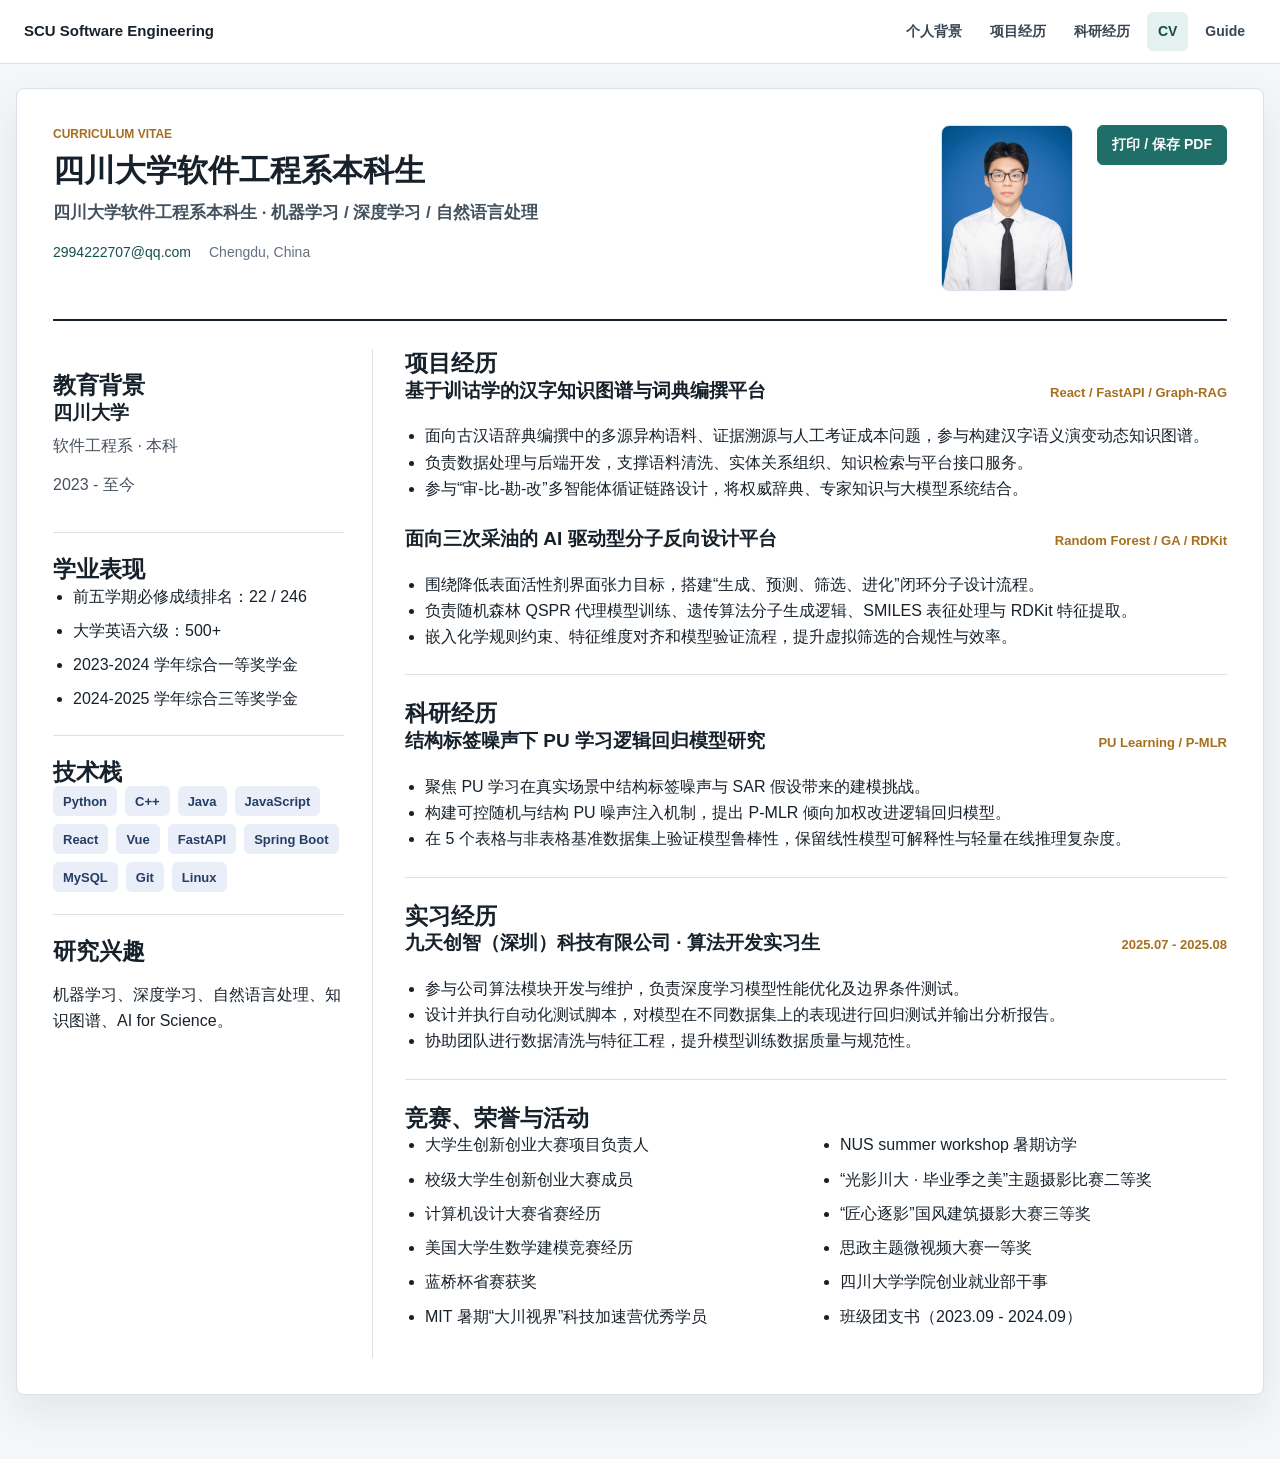
==== cv.html @ 3aa1ca85 "第一次提交主页" ====
<!doctype html>
<html lang="zh-CN">
  <head>
    <meta charset="utf-8">
    <meta name="viewport" content="width=device-width, initial-scale=1">
    <title>CV | 四川大学软件工程本科生</title>
    <meta name="description" content="四川大学软件工程本科生 CV 页面，可打印保存为 PDF。">
    <link rel="stylesheet" href="assets/styles.css">
  </head>
  <body class="cv-page">
    <header class="site-header">
      <a class="brand" href="index.html#background">SCU Software Engineering</a>
      <button class="nav-toggle" type="button" aria-label="打开导航" aria-expanded="false">
        <span></span>
        <span></span>
        <span></span>
      </button>
      <nav class="site-nav" aria-label="主导航">
        <a href="index.html#background">个人背景</a>
        <a href="index.html#projects">项目经历</a>
        <a href="index.html#research">科研经历</a>
        <a href="cv.html" aria-current="page">CV</a>
        <a href="guide.html">Guide</a>
      </nav>
    </header>

    <main class="cv-document">
      <section class="cv-top">
        <div class="cv-title-block">
          <p class="eyebrow">Curriculum Vitae</p>
          <h1>四川大学软件工程系本科生</h1>
          <p class="cv-subtitle">四川大学软件工程系本科生 · 机器学习 / 深度学习 / 自然语言处理</p>
          <div class="cv-contact-line">
            <a href="mailto:2994222707@qq.com">2994222707@qq.com</a>
            <span>Chengdu, China</span>
          </div>
        </div>
        <img class="cv-photo" src="assets/avatar.jpeg" alt="个人照片">
        <button class="button primary print-button" type="button" onclick="window.print()">打印 / 保存 PDF</button>
      </section>

      <div class="cv-layout">
        <aside class="cv-sidebar">
          <section class="cv-section compact-block">
            <h2>教育背景</h2>
            <div class="cv-item">
              <h3>四川大学</h3>
              <p>软件工程系 · 本科</p>
              <p>2023 - 至今</p>
            </div>
          </section>

          <section class="cv-section compact-block">
            <h2>学业表现</h2>
            <ul class="compact-list">
              <li>前五学期必修成绩排名：22 / 246</li>
              <li>大学英语六级：500+</li>
              <li>2023-2024 学年综合一等奖学金</li>
              <li>2024-2025 学年综合三等奖学金</li>
            </ul>
          </section>

          <section class="cv-section compact-block">
            <h2>技术栈</h2>
            <div class="mini-tags">
              <span>Python</span>
              <span>C++</span>
              <span>Java</span>
              <span>JavaScript</span>
              <span>React</span>
              <span>Vue</span>
              <span>FastAPI</span>
              <span>Spring Boot</span>
              <span>MySQL</span>
              <span>Git</span>
              <span>Linux</span>
            </div>
          </section>

          <section class="cv-section compact-block">
            <h2>研究兴趣</h2>
            <p>机器学习、深度学习、自然语言处理、知识图谱、AI for Science。</p>
          </section>
        </aside>

        <section class="cv-main">
          <section class="cv-section">
            <h2>项目经历</h2>
            <div class="cv-item">
              <div class="cv-item-head">
                <h3>基于训诂学的汉字知识图谱与词典编撰平台</h3>
                <span>React / FastAPI / Graph-RAG</span>
              </div>
              <ul>
                <li>面向古汉语辞典编撰中的多源异构语料、证据溯源与人工考证成本问题，参与构建汉字语义演变动态知识图谱。</li>
                <li>负责数据处理与后端开发，支撑语料清洗、实体关系组织、知识检索与平台接口服务。</li>
                <li>参与“审-比-勘-改”多智能体循证链路设计，将权威辞典、专家知识与大模型系统结合。</li>
              </ul>
            </div>

            <div class="cv-item">
              <div class="cv-item-head">
                <h3>面向三次采油的 AI 驱动型分子反向设计平台</h3>
                <span>Random Forest / GA / RDKit</span>
              </div>
              <ul>
                <li>围绕降低表面活性剂界面张力目标，搭建“生成、预测、筛选、进化”闭环分子设计流程。</li>
                <li>负责随机森林 QSPR 代理模型训练、遗传算法分子生成逻辑、SMILES 表征处理与 RDKit 特征提取。</li>
                <li>嵌入化学规则约束、特征维度对齐和模型验证流程，提升虚拟筛选的合规性与效率。</li>
              </ul>
            </div>
          </section>

          <section class="cv-section">
            <h2>科研经历</h2>
            <div class="cv-item">
              <div class="cv-item-head">
                <h3>结构标签噪声下 PU 学习逻辑回归模型研究</h3>
                <span>PU Learning / P-MLR</span>
              </div>
              <ul>
                <li>聚焦 PU 学习在真实场景中结构标签噪声与 SAR 假设带来的建模挑战。</li>
                <li>构建可控随机与结构 PU 噪声注入机制，提出 P-MLR 倾向加权改进逻辑回归模型。</li>
                <li>在 5 个表格与非表格基准数据集上验证模型鲁棒性，保留线性模型可解释性与轻量在线推理复杂度。</li>
              </ul>
            </div>
          </section>

          <section class="cv-section">
            <h2>实习经历</h2>
            <div class="cv-item">
              <div class="cv-item-head">
                <h3>九天创智（深圳）科技有限公司 · 算法开发实习生</h3>
                <span>2025.07 - 2025.08</span>
              </div>
              <ul>
                <li>参与公司算法模块开发与维护，负责深度学习模型性能优化及边界条件测试。</li>
                <li>设计并执行自动化测试脚本，对模型在不同数据集上的表现进行回归测试并输出分析报告。</li>
                <li>协助团队进行数据清洗与特征工程，提升模型训练数据质量与规范性。</li>
              </ul>
            </div>
          </section>

          <section class="cv-section">
            <h2>竞赛、荣誉与活动</h2>
            <ul class="compact-list columns">
              <li>大学生创新创业大赛项目负责人</li>
              <li>校级大学生创新创业大赛成员</li>
              <li>计算机设计大赛省赛经历</li>
              <li>美国大学生数学建模竞赛经历</li>
              <li>蓝桥杯省赛获奖</li>
              <li>MIT 暑期“大川视界”科技加速营优秀学员</li>
              <li>NUS summer workshop 暑期访学</li>
              <li>“光影川大 · 毕业季之美”主题摄影比赛二等奖</li>
              <li>“匠心逐影”国风建筑摄影大赛三等奖</li>
              <li>思政主题微视频大赛一等奖</li>
              <li>四川大学学院创业就业部干事</li>
              <li>班级团支书（2023.09 - 2024.09）</li>
            </ul>
          </section>
        </section>
      </div>
    </main>

    <script src="assets/script.js"></script>
  </body>
</html>
---- assets/styles.css ----
:root {
  --bg: #f4f6f8;
  --surface: #ffffff;
  --ink: #17212b;
  --muted: #65717e;
  --line: #d9e0e7;
  --accent: #1f6f68;
  --accent-dark: #154f4a;
  --accent-soft: #e4f1ef;
  --gold: #a66f1f;
  --blue-soft: #e9eef8;
  --shadow: 0 16px 42px rgba(22, 33, 43, 0.08);
  --radius: 8px;
  color-scheme: light;
}

* {
  box-sizing: border-box;
}

html {
  scroll-behavior: smooth;
}

body {
  margin: 0;
  background: var(--bg);
  color: var(--ink);
  font-family:
    -apple-system, BlinkMacSystemFont, "Segoe UI", "PingFang SC",
    "Microsoft YaHei", sans-serif;
  line-height: 1.64;
}

a {
  color: var(--accent-dark);
  text-decoration: none;
}

a:hover {
  text-decoration: underline;
}

.site-header {
  position: sticky;
  top: 0;
  z-index: 20;
  display: flex;
  align-items: center;
  justify-content: space-between;
  min-height: 64px;
  padding: 0 24px;
  background: rgba(255, 255, 255, 0.94);
  border-bottom: 1px solid var(--line);
  backdrop-filter: blur(12px);
}

.brand {
  color: var(--ink);
  font-size: 15px;
  font-weight: 750;
  letter-spacing: 0;
}

.site-nav {
  display: flex;
  align-items: center;
  gap: 6px;
}

.site-nav a {
  padding: 8px 11px;
  border-radius: 6px;
  color: #394653;
  font-size: 14px;
  font-weight: 650;
}

.site-nav a:hover,
.site-nav a[aria-current="page"] {
  background: var(--accent-soft);
  color: var(--accent-dark);
  text-decoration: none;
}

.nav-toggle {
  display: none;
  width: 42px;
  height: 42px;
  border: 1px solid var(--line);
  border-radius: 6px;
  background: var(--surface);
}

.nav-toggle span {
  display: block;
  width: 18px;
  height: 2px;
  margin: 4px auto;
  background: var(--ink);
}

.page-shell {
  display: grid;
  grid-template-columns: minmax(280px, 360px) minmax(0, 1fr);
  gap: 24px;
  width: calc(100% - 32px);
  margin: 24px auto 42px;
  align-items: start;
}

.profile-panel {
  position: sticky;
  top: 88px;
  padding: 26px;
  background: var(--surface);
  border: 1px solid var(--line);
  border-radius: var(--radius);
  box-shadow: var(--shadow);
}

.avatar {
  display: block;
  width: 148px;
  height: 148px;
  object-fit: cover;
  border-radius: 50%;
  border: 4px solid var(--accent-soft);
}

.profile-panel h1 {
  margin: 22px 0 2px;
  font-size: 30px;
  line-height: 1.2;
}

.role,
.school {
  margin: 0;
  color: var(--muted);
}

.school {
  font-weight: 700;
}

.bio {
  margin: 18px 0 0;
  color: #46525f;
}

.profile-actions {
  display: flex;
  gap: 10px;
  margin: 22px 0;
  flex-wrap: wrap;
}

.button {
  display: inline-flex;
  align-items: center;
  justify-content: center;
  min-height: 40px;
  padding: 9px 14px;
  border: 1px solid var(--line);
  border-radius: 6px;
  background: var(--surface);
  color: var(--ink);
  font-size: 14px;
  font-weight: 700;
  cursor: pointer;
}

.button:hover {
  border-color: var(--accent);
  text-decoration: none;
}

.button.primary {
  background: var(--accent);
  border-color: var(--accent);
  color: #ffffff;
}

.button.primary:hover {
  background: var(--accent-dark);
}

.contact-list {
  margin: 0;
  padding: 0;
  border-top: 1px solid var(--line);
}

.contact-list div {
  padding: 13px 0;
  border-bottom: 1px solid var(--line);
}

.contact-list dt {
  color: var(--muted);
  font-size: 12px;
  font-weight: 800;
  text-transform: uppercase;
}

.contact-list dd {
  margin: 2px 0 0;
  overflow-wrap: anywhere;
}

.content-flow {
  display: grid;
  gap: 20px;
}

.section {
  padding: 28px;
  background: var(--surface);
  border: 1px solid var(--line);
  border-radius: var(--radius);
}

.hero-section {
  padding: 34px;
  border-left: 6px solid var(--accent);
}

.eyebrow {
  margin: 0 0 8px;
  color: var(--gold);
  font-size: 12px;
  font-weight: 850;
  letter-spacing: 0;
  text-transform: uppercase;
}

.section h2,
.document-shell h1,
.cv-document h1 {
  margin: 0;
  font-size: clamp(26px, 2.4vw, 40px);
  line-height: 1.18;
}

.section-heading {
  margin-bottom: 18px;
}

.section-heading h2,
.cv-section h2 {
  margin: 0;
  font-size: 23px;
  line-height: 1.25;
}

.lead {
  max-width: 920px;
  color: #4b5966;
  font-size: 18px;
}

.quick-facts {
  display: grid;
  grid-template-columns: repeat(4, minmax(0, 1fr));
  gap: 12px;
  margin-top: 24px;
}

.quick-facts div,
.skill-groups article {
  padding: 18px;
  background: #fbfcfd;
  border: 1px solid var(--line);
  border-radius: var(--radius);
}

.quick-facts strong {
  display: block;
  color: var(--muted);
  font-size: 13px;
}

.quick-facts span {
  display: block;
  margin-top: 4px;
  font-weight: 800;
}

.skill-groups {
  display: grid;
  grid-template-columns: repeat(4, minmax(0, 1fr));
  gap: 14px;
}

.skill-groups h3,
.project-card h3,
.timeline-item h3,
.cv-item h3,
.cv-row h3 {
  margin: 0 0 8px;
  font-size: 19px;
  line-height: 1.35;
}

.tags {
  display: flex;
  flex-wrap: wrap;
  gap: 8px;
}

.tags span,
.mini-tags span {
  display: inline-flex;
  min-height: 30px;
  align-items: center;
  padding: 4px 10px;
  border-radius: 6px;
  background: var(--blue-soft);
  color: #263d66;
  font-size: 13px;
  font-weight: 750;
}

.project-list {
  display: grid;
  grid-template-columns: repeat(2, minmax(0, 1fr));
  gap: 16px;
}

.project-card,
.timeline-item {
  padding: 22px;
  background: #fbfcfd;
  border: 1px solid var(--line);
  border-radius: var(--radius);
}

.project-card p,
.timeline-item p,
.cv-item p,
.cv-row p {
  margin: 0 0 12px;
  color: #45515d;
}

.project-card ul,
.timeline-item ul,
.cv-item ul {
  margin: 12px 0 0;
  padding-left: 20px;
}

.item-meta,
.item-date {
  margin-bottom: 8px;
  color: var(--gold);
  font-size: 13px;
  font-weight: 800;
}

.two-column {
  display: grid;
  grid-template-columns: minmax(0, 1fr) minmax(0, 1fr);
  gap: 28px;
}

.compact-list {
  margin: 0;
  padding-left: 20px;
}

.compact-list li + li {
  margin-top: 8px;
}

.compact-list.columns {
  columns: 2;
  column-gap: 28px;
}

.timeline-item.compact {
  padding: 0;
  background: transparent;
  border: 0;
}

.site-footer {
  display: flex;
  justify-content: space-between;
  gap: 18px;
  width: calc(100% - 32px);
  margin: 0 auto 30px;
  padding-top: 18px;
  border-top: 1px solid var(--line);
  color: var(--muted);
  font-size: 14px;
}

.document-shell {
  width: calc(100% - 32px);
  max-width: 1200px;
  margin: 24px auto 64px;
  padding: 40px;
  background: var(--surface);
  border: 1px solid var(--line);
  border-radius: var(--radius);
  box-shadow: var(--shadow);
}

.guide-top {
  display: flex;
  align-items: flex-start;
  justify-content: space-between;
  gap: 24px;
  margin-bottom: 28px;
  padding-bottom: 24px;
  border-bottom: 2px solid var(--ink);
}

.language-switch {
  display: inline-flex;
  padding: 4px;
  background: #eef2f5;
  border: 1px solid var(--line);
  border-radius: 8px;
}

.lang-toggle {
  min-width: 92px;
  min-height: 36px;
  border: 0;
  border-radius: 6px;
  background: transparent;
  color: #44515e;
  font: inherit;
  font-size: 14px;
  font-weight: 750;
  cursor: pointer;
}

.lang-toggle.active {
  background: var(--surface);
  color: var(--accent-dark);
  box-shadow: 0 6px 16px rgba(22, 33, 43, 0.08);
}

.lang-panel {
  display: none;
}

.lang-panel.active {
  display: block;
}

.guide-grid {
  display: grid;
  grid-template-columns: repeat(4, minmax(0, 1fr));
  gap: 16px;
}

.guide-grid article {
  min-height: 210px;
  padding: 22px;
  background: #fbfcfd;
  border: 1px solid var(--line);
  border-radius: var(--radius);
}

.guide-grid span {
  display: inline-flex;
  align-items: center;
  justify-content: center;
  width: 34px;
  height: 34px;
  margin-bottom: 18px;
  border-radius: 50%;
  background: var(--accent-soft);
  color: var(--accent-dark);
  font-size: 13px;
  font-weight: 850;
}

.guide-grid h2 {
  margin: 0 0 10px;
  font-size: 21px;
}

.guide-grid p {
  margin: 0;
  color: #45515d;
}

.cv-document {
  width: calc(100% - 32px);
  max-width: 1320px;
  margin: 24px auto 64px;
  padding: 36px;
  background: var(--surface);
  border: 1px solid var(--line);
  border-radius: var(--radius);
  box-shadow: var(--shadow);
}

.cv-top {
  display: grid;
  grid-template-columns: minmax(0, 1fr) auto auto;
  gap: 24px;
  align-items: start;
  padding-bottom: 28px;
  border-bottom: 2px solid var(--ink);
}

.cv-title-block h1 {
  margin-bottom: 10px;
}

.cv-subtitle {
  margin: 0;
  color: #44515e;
  font-size: 17px;
  font-weight: 650;
}

.cv-contact-line {
  display: flex;
  flex-wrap: wrap;
  gap: 10px 18px;
  margin-top: 14px;
  color: var(--muted);
  font-size: 14px;
}

.cv-photo {
  width: 132px;
  height: 166px;
  object-fit: cover;
  border: 1px solid var(--line);
  border-radius: 8px;
}

.print-button {
  align-self: start;
}

.cv-layout {
  display: grid;
  grid-template-columns: 320px minmax(0, 1fr);
  gap: 32px;
  margin-top: 28px;
}

.cv-sidebar {
  padding-right: 28px;
  border-right: 1px solid var(--line);
}

.cv-section {
  padding: 24px 0;
  border-bottom: 1px solid var(--line);
}

.cv-section:first-child {
  padding-top: 0;
}

.cv-section:last-child {
  border-bottom: 0;
}

.cv-section.compact-block {
  padding: 22px 0;
}

.cv-item + .cv-item {
  margin-top: 24px;
}

.cv-item-head {
  display: flex;
  justify-content: space-between;
  gap: 18px;
  align-items: baseline;
}

.cv-item-head span {
  flex: 0 0 auto;
  color: var(--gold);
  font-size: 13px;
  font-weight: 800;
}

.mini-tags {
  display: flex;
  flex-wrap: wrap;
  gap: 8px;
}

code {
  padding: 2px 6px;
  border-radius: 5px;
  background: #eef1f4;
  color: #1f3d38;
  font-family: "SFMono-Regular", Consolas, monospace;
  font-size: 0.92em;
}

@media (max-width: 1180px) {
  .skill-groups,
  .guide-grid {
    grid-template-columns: repeat(2, minmax(0, 1fr));
  }

  .quick-facts {
    grid-template-columns: repeat(2, minmax(0, 1fr));
  }

  .project-list {
    grid-template-columns: 1fr;
  }

  .cv-layout {
    grid-template-columns: 280px minmax(0, 1fr);
  }
}

@media (max-width: 860px) {
  .site-header {
    padding: 0 18px;
  }

  .nav-toggle {
    display: inline-block;
  }

  .site-nav {
    position: absolute;
    top: 64px;
    left: 0;
    right: 0;
    display: none;
    flex-direction: column;
    align-items: stretch;
    padding: 10px 18px 16px;
    background: var(--surface);
    border-bottom: 1px solid var(--line);
  }

  .site-nav.open {
    display: flex;
  }

  .site-nav a {
    padding: 11px;
  }

  .page-shell {
    grid-template-columns: 1fr;
    width: calc(100% - 24px);
    margin-top: 16px;
    gap: 16px;
  }

  .profile-panel {
    position: static;
  }

  .hero-section,
  .section,
  .document-shell,
  .cv-document {
    padding: 24px;
  }

  .quick-facts,
  .skill-groups,
  .two-column,
  .guide-grid,
  .cv-layout {
    grid-template-columns: 1fr;
  }

  .cv-sidebar {
    padding-right: 0;
    border-right: 0;
  }

  .cv-top {
    grid-template-columns: 1fr;
  }

  .cv-photo {
    order: -1;
  }

  .guide-top,
  .cv-item-head,
  .site-footer {
    flex-direction: column;
  }

  .guide-top {
    display: flex;
  }

  .compact-list.columns {
    columns: 1;
  }

  .document-shell,
  .cv-document {
    width: calc(100% - 24px);
    margin-top: 16px;
  }
}

@media print {
  body {
    background: #ffffff;
  }

  .site-header,
  .print-button {
    display: none;
  }

  .cv-document,
  .document-shell {
    width: 100%;
    max-width: none;
    margin: 0;
    padding: 0;
    border: 0;
    box-shadow: none;
  }

  .cv-top {
    grid-template-columns: minmax(0, 1fr) auto;
  }

  .cv-layout {
    grid-template-columns: 30% 1fr;
    gap: 24px;
  }

  .cv-section {
    break-inside: avoid;
  }
}
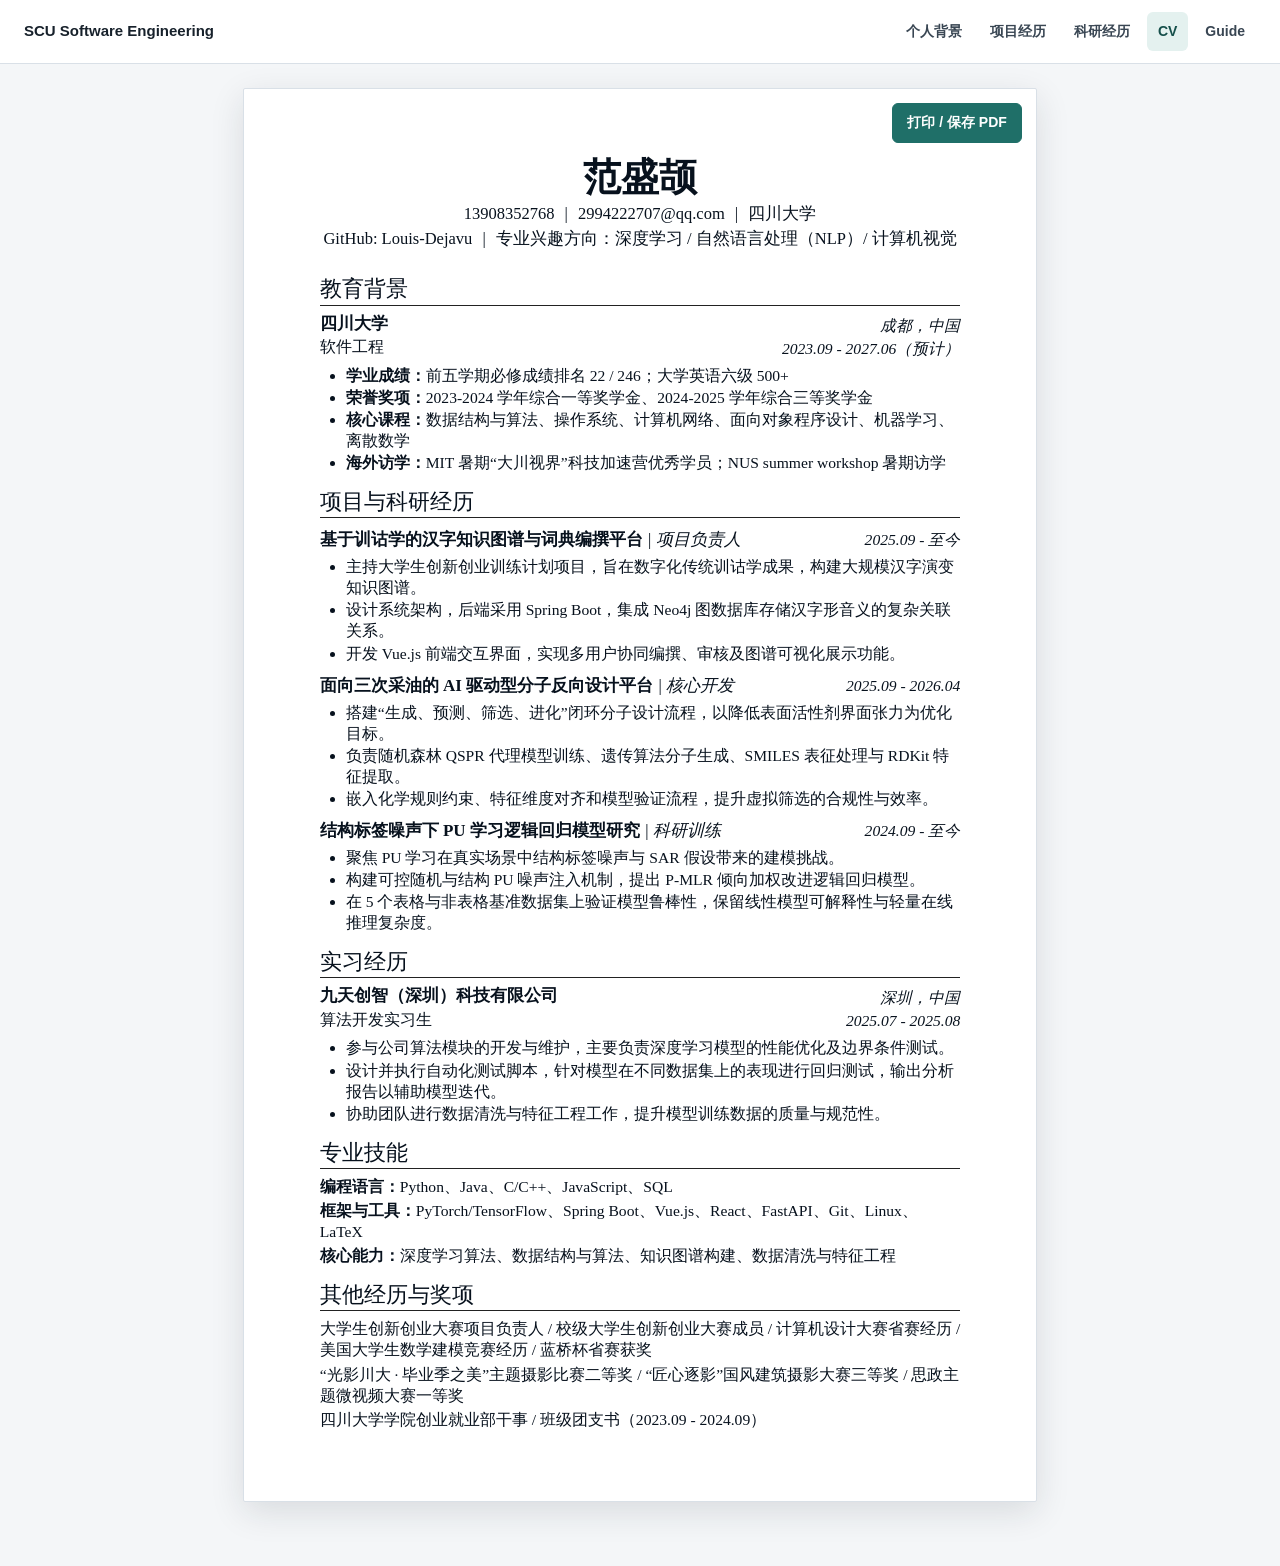
==== commit 484d326b: "cv修改" ====
--- a/cv.html
+++ b/cv.html
@@ -3,8 +3,8 @@
   <head>
     <meta charset="utf-8">
     <meta name="viewport" content="width=device-width, initial-scale=1">
-    <title>CV | 四川大学软件工程本科生</title>
-    <meta name="description" content="四川大学软件工程本科生 CV 页面，可打印保存为 PDF。">
+    <title>cv|范盛颉</title>
+    <meta name="description" content="范盛颉 CV 页面，可打印保存为 PDF。">
     <link rel="stylesheet" href="assets/styles.css">
   </head>
   <body class="cv-page">
@@ -24,142 +24,112 @@
       </nav>
     </header>
 
-    <main class="cv-document">
-      <section class="cv-top">
-        <div class="cv-title-block">
-          <p class="eyebrow">Curriculum Vitae</p>
-          <h1>四川大学软件工程系本科生</h1>
-          <p class="cv-subtitle">四川大学软件工程系本科生 · 机器学习 / 深度学习 / 自然语言处理</p>
-          <div class="cv-contact-line">
-            <a href="mailto:2994222707@qq.com">2994222707@qq.com</a>
-            <span>Chengdu, China</span>
+    <main class="cv-document resume-classic">
+      <button class="button primary print-button" type="button" onclick="printCv()">打印 / 保存 PDF</button>
+
+      <header class="resume-header">
+        <h1>范盛颉</h1>
+        <p>
+          <a href="tel:13908352768">13908352768</a>
+          <span>|</span>
+          <a href="mailto:2994222707@qq.com">2994222707@qq.com</a>
+          <span>|</span>
+          四川大学
+        </p>
+        <p>
+          GitHub: Louis-Dejavu
+          <span>|</span>
+          专业兴趣方向：深度学习 / 自然语言处理（NLP）/ 计算机视觉
+        </p>
+      </header>
+
+      <section class="resume-section">
+        <h2>教育背景</h2>
+        <div class="resume-entry">
+          <div>
+            <h3>四川大学</h3>
+            <p>软件工程</p>
+          </div>
+          <div class="resume-date">
+            <p>成都，中国</p>
+            <p>2023.09 - 2027.06（预计）</p>
           </div>
         </div>
-        <img class="cv-photo" src="assets/avatar.jpeg" alt="个人照片">
-        <button class="button primary print-button" type="button" onclick="window.print()">打印 / 保存 PDF</button>
+        <ul>
+          <li><strong>学业成绩：</strong>前五学期必修成绩排名 22 / 246；大学英语六级 500+</li>
+          <li><strong>荣誉奖项：</strong>2023-2024 学年综合一等奖学金、2024-2025 学年综合三等奖学金</li>
+          <li><strong>核心课程：</strong>数据结构与算法、操作系统、计算机网络、面向对象程序设计、机器学习、离散数学</li>
+          <li><strong>海外访学：</strong>MIT 暑期“大川视界”科技加速营优秀学员；NUS summer workshop 暑期访学</li>
+        </ul>
       </section>
 
-      <div class="cv-layout">
-        <aside class="cv-sidebar">
-          <section class="cv-section compact-block">
-            <h2>教育背景</h2>
-            <div class="cv-item">
-              <h3>四川大学</h3>
-              <p>软件工程系 · 本科</p>
-              <p>2023 - 至今</p>
-            </div>
-          </section>
+      <section class="resume-section">
+        <h2>项目与科研经历</h2>
+        <div class="resume-entry compact">
+          <h3>基于训诂学的汉字知识图谱与词典编撰平台 <span>| 项目负责人</span></h3>
+          <p class="resume-date">2025.09 - 至今</p>
+        </div>
+        <ul>
+          <li>主持大学生创新创业训练计划项目，旨在数字化传统训诂学成果，构建大规模汉字演变知识图谱。</li>
+          <li>设计系统架构，后端采用 Spring Boot，集成 Neo4j 图数据库存储汉字形音义的复杂关联关系。</li>
+          <li>开发 Vue.js 前端交互界面，实现多用户协同编撰、审核及图谱可视化展示功能。</li>
+        </ul>
 
-          <section class="cv-section compact-block">
-            <h2>学业表现</h2>
-            <ul class="compact-list">
-              <li>前五学期必修成绩排名：22 / 246</li>
-              <li>大学英语六级：500+</li>
-              <li>2023-2024 学年综合一等奖学金</li>
-              <li>2024-2025 学年综合三等奖学金</li>
-            </ul>
-          </section>
+        <div class="resume-entry compact">
+          <h3>面向三次采油的 AI 驱动型分子反向设计平台 <span>| 核心开发</span></h3>
+          <p class="resume-date">2025.09 - 2026.04</p>
+        </div>
+        <ul>
+          <li>搭建“生成、预测、筛选、进化”闭环分子设计流程，以降低表面活性剂界面张力为优化目标。</li>
+          <li>负责随机森林 QSPR 代理模型训练、遗传算法分子生成、SMILES 表征处理与 RDKit 特征提取。</li>
+          <li>嵌入化学规则约束、特征维度对齐和模型验证流程，提升虚拟筛选的合规性与效率。</li>
+        </ul>
 
-          <section class="cv-section compact-block">
-            <h2>技术栈</h2>
-            <div class="mini-tags">
-              <span>Python</span>
-              <span>C++</span>
-              <span>Java</span>
-              <span>JavaScript</span>
-              <span>React</span>
-              <span>Vue</span>
-              <span>FastAPI</span>
-              <span>Spring Boot</span>
-              <span>MySQL</span>
-              <span>Git</span>
-              <span>Linux</span>
-            </div>
-          </section>
+        <div class="resume-entry compact">
+          <h3>结构标签噪声下 PU 学习逻辑回归模型研究 <span>| 科研训练</span></h3>
+          <p class="resume-date">2024.09 - 至今</p>
+        </div>
+        <ul>
+          <li>聚焦 PU 学习在真实场景中结构标签噪声与 SAR 假设带来的建模挑战。</li>
+          <li>构建可控随机与结构 PU 噪声注入机制，提出 P-MLR 倾向加权改进逻辑回归模型。</li>
+          <li>在 5 个表格与非表格基准数据集上验证模型鲁棒性，保留线性模型可解释性与轻量在线推理复杂度。</li>
+        </ul>
+      </section>
 
-          <section class="cv-section compact-block">
-            <h2>研究兴趣</h2>
-            <p>机器学习、深度学习、自然语言处理、知识图谱、AI for Science。</p>
-          </section>
-        </aside>
+      <section class="resume-section">
+        <h2>实习经历</h2>
+        <div class="resume-entry">
+          <div>
+            <h3>九天创智（深圳）科技有限公司</h3>
+            <p>算法开发实习生</p>
+          </div>
+          <div class="resume-date">
+            <p>深圳，中国</p>
+            <p>2025.07 - 2025.08</p>
+          </div>
+        </div>
+        <ul>
+          <li>参与公司算法模块的开发与维护，主要负责深度学习模型的性能优化及边界条件测试。</li>
+          <li>设计并执行自动化测试脚本，针对模型在不同数据集上的表现进行回归测试，输出分析报告以辅助模型迭代。</li>
+          <li>协助团队进行数据清洗与特征工程工作，提升模型训练数据的质量与规范性。</li>
+        </ul>
+      </section>
 
-        <section class="cv-main">
-          <section class="cv-section">
-            <h2>项目经历</h2>
-            <div class="cv-item">
-              <div class="cv-item-head">
-                <h3>基于训诂学的汉字知识图谱与词典编撰平台</h3>
-                <span>React / FastAPI / Graph-RAG</span>
-              </div>
-              <ul>
-                <li>面向古汉语辞典编撰中的多源异构语料、证据溯源与人工考证成本问题，参与构建汉字语义演变动态知识图谱。</li>
-                <li>负责数据处理与后端开发，支撑语料清洗、实体关系组织、知识检索与平台接口服务。</li>
-                <li>参与“审-比-勘-改”多智能体循证链路设计，将权威辞典、专家知识与大模型系统结合。</li>
-              </ul>
-            </div>
+      
 
-            <div class="cv-item">
-              <div class="cv-item-head">
-                <h3>面向三次采油的 AI 驱动型分子反向设计平台</h3>
-                <span>Random Forest / GA / RDKit</span>
-              </div>
-              <ul>
-                <li>围绕降低表面活性剂界面张力目标，搭建“生成、预测、筛选、进化”闭环分子设计流程。</li>
-                <li>负责随机森林 QSPR 代理模型训练、遗传算法分子生成逻辑、SMILES 表征处理与 RDKit 特征提取。</li>
-                <li>嵌入化学规则约束、特征维度对齐和模型验证流程，提升虚拟筛选的合规性与效率。</li>
-              </ul>
-            </div>
-          </section>
+      <section class="resume-section">
+        <h2>专业技能</h2>
+        <p><strong>编程语言：</strong>Python、Java、C/C++、JavaScript、SQL</p>
+        <p><strong>框架与工具：</strong>PyTorch/TensorFlow、Spring Boot、Vue.js、React、FastAPI、Git、Linux、LaTeX</p>
+        <p><strong>核心能力：</strong>深度学习算法、数据结构与算法、知识图谱构建、数据清洗与特征工程</p>
+      </section>
 
-          <section class="cv-section">
-            <h2>科研经历</h2>
-            <div class="cv-item">
-              <div class="cv-item-head">
-                <h3>结构标签噪声下 PU 学习逻辑回归模型研究</h3>
-                <span>PU Learning / P-MLR</span>
-              </div>
-              <ul>
-                <li>聚焦 PU 学习在真实场景中结构标签噪声与 SAR 假设带来的建模挑战。</li>
-                <li>构建可控随机与结构 PU 噪声注入机制，提出 P-MLR 倾向加权改进逻辑回归模型。</li>
-                <li>在 5 个表格与非表格基准数据集上验证模型鲁棒性，保留线性模型可解释性与轻量在线推理复杂度。</li>
-              </ul>
-            </div>
-          </section>
-
-          <section class="cv-section">
-            <h2>实习经历</h2>
-            <div class="cv-item">
-              <div class="cv-item-head">
-                <h3>九天创智（深圳）科技有限公司 · 算法开发实习生</h3>
-                <span>2025.07 - 2025.08</span>
-              </div>
-              <ul>
-                <li>参与公司算法模块开发与维护，负责深度学习模型性能优化及边界条件测试。</li>
-                <li>设计并执行自动化测试脚本，对模型在不同数据集上的表现进行回归测试并输出分析报告。</li>
-                <li>协助团队进行数据清洗与特征工程，提升模型训练数据质量与规范性。</li>
-              </ul>
-            </div>
-          </section>
-
-          <section class="cv-section">
-            <h2>竞赛、荣誉与活动</h2>
-            <ul class="compact-list columns">
-              <li>大学生创新创业大赛项目负责人</li>
-              <li>校级大学生创新创业大赛成员</li>
-              <li>计算机设计大赛省赛经历</li>
-              <li>美国大学生数学建模竞赛经历</li>
-              <li>蓝桥杯省赛获奖</li>
-              <li>MIT 暑期“大川视界”科技加速营优秀学员</li>
-              <li>NUS summer workshop 暑期访学</li>
-              <li>“光影川大 · 毕业季之美”主题摄影比赛二等奖</li>
-              <li>“匠心逐影”国风建筑摄影大赛三等奖</li>
-              <li>思政主题微视频大赛一等奖</li>
-              <li>四川大学学院创业就业部干事</li>
-              <li>班级团支书（2023.09 - 2024.09）</li>
-            </ul>
-          </section>
-        </section>
-      </div>
+      <section class="resume-section">
+        <h2>其他经历与奖项</h2>
+        <p>大学生创新创业大赛项目负责人 / 校级大学生创新创业大赛成员 / 计算机设计大赛省赛经历 / 美国大学生数学建模竞赛经历 / 蓝桥杯省赛获奖</p>
+        <p>“光影川大 · 毕业季之美”主题摄影比赛二等奖 / “匠心逐影”国风建筑摄影大赛三等奖 / 思政主题微视频大赛一等奖</p>
+        <p>四川大学学院创业就业部干事 / 班级团支书（2023.09 - 2024.09）</p>
+      </section>
     </main>
 
     <script src="assets/script.js"></script>
--- a/assets/styles.css
+++ b/assets/styles.css
@@ -492,108 +492,125 @@
 }
 
 .cv-document {
-  width: calc(100% - 32px);
-  max-width: 1320px;
+  position: relative;
+  width: min(210mm, calc(100% - 32px));
+  min-height: 297mm;
   margin: 24px auto 64px;
-  padding: 36px;
+  padding: 18mm 20mm;
   background: var(--surface);
   border: 1px solid var(--line);
-  border-radius: var(--radius);
-  box-shadow: var(--shadow);
-}
-
-.cv-top {
-  display: grid;
-  grid-template-columns: minmax(0, 1fr) auto auto;
-  gap: 24px;
-  align-items: start;
-  padding-bottom: 28px;
-  border-bottom: 2px solid var(--ink);
-}
-
-.cv-title-block h1 {
-  margin-bottom: 10px;
-}
-
-.cv-subtitle {
-  margin: 0;
-  color: #44515e;
-  font-size: 17px;
-  font-weight: 650;
-}
-
-.cv-contact-line {
-  display: flex;
-  flex-wrap: wrap;
-  gap: 10px 18px;
-  margin-top: 14px;
-  color: var(--muted);
-  font-size: 14px;
-}
-
-.cv-photo {
-  width: 132px;
-  height: 166px;
-  object-fit: cover;
-  border: 1px solid var(--line);
-  border-radius: 8px;
-}
-
-.print-button {
-  align-self: start;
-}
-
-.cv-layout {
-  display: grid;
-  grid-template-columns: 320px minmax(0, 1fr);
-  gap: 32px;
-  margin-top: 28px;
-}
-
-.cv-sidebar {
-  padding-right: 28px;
-  border-right: 1px solid var(--line);
-}
-
-.cv-section {
-  padding: 24px 0;
-  border-bottom: 1px solid var(--line);
-}
-
-.cv-section:first-child {
-  padding-top: 0;
-}
-
-.cv-section:last-child {
-  border-bottom: 0;
-}
-
-.cv-section.compact-block {
-  padding: 22px 0;
-}
-
-.cv-item + .cv-item {
-  margin-top: 24px;
-}
-
-.cv-item-head {
+  border-radius: 2px;
+  box-shadow: 0 10px 34px rgba(22, 33, 43, 0.12);
+}
+
+.resume-classic {
+  color: #07111d;
+  font-family:
+    "Times New Roman", "Songti SC", "SimSun", "Noto Serif CJK SC", serif;
+  font-size: 15.6px;
+  line-height: 1.35;
+}
+
+.resume-classic .print-button {
+  position: absolute;
+  top: 14px;
+  right: 14px;
+  font-family:
+    -apple-system, BlinkMacSystemFont, "Segoe UI", "PingFang SC",
+    "Microsoft YaHei", sans-serif;
+}
+
+.resume-header {
+  margin-bottom: 26px;
+  text-align: center;
+}
+
+.resume-header h1 {
+  margin: 0 0 4px;
+  font-size: 38px;
+  line-height: 1.1;
+  font-weight: 800;
+  letter-spacing: 0;
+}
+
+.resume-header p {
+  margin: 3px 0;
+  font-size: 16.5px;
+  line-height: 1.35;
+}
+
+.resume-header a {
+  color: inherit;
+}
+
+.resume-header span {
+  margin: 0 6px;
+}
+
+.resume-section {
+  margin-top: 16px;
+}
+
+.resume-section h2 {
+  margin: 0 0 7px;
+  padding-bottom: 3px;
+  border-bottom: 1px solid #222;
+  font-size: 22px;
+  line-height: 1.15;
+  font-weight: 500;
+}
+
+.resume-entry {
   display: flex;
   justify-content: space-between;
   gap: 18px;
+  margin-top: 4px;
+  align-items: flex-start;
+}
+
+.resume-entry.compact {
   align-items: baseline;
-}
-
-.cv-item-head span {
+  margin-top: 9px;
+}
+
+.resume-entry h3 {
+  margin: 0;
+  font-size: 17px;
+  line-height: 1.28;
+  font-weight: 800;
+}
+
+.resume-entry h3 span {
+  font-weight: 500;
+  font-style: italic;
+}
+
+.resume-entry p {
+  margin: 2px 0;
+}
+
+.resume-date {
   flex: 0 0 auto;
-  color: var(--gold);
-  font-size: 13px;
+  min-width: 152px;
+  text-align: right;
+  font-style: italic;
+}
+
+.resume-section ul {
+  margin: 4px 0 0 26px;
+  padding: 0;
+}
+
+.resume-section li {
+  margin: 1px 0;
+}
+
+.resume-section > p {
+  margin: 3px 0;
+}
+
+.resume-section strong {
   font-weight: 800;
-}
-
-.mini-tags {
-  display: flex;
-  flex-wrap: wrap;
-  gap: 8px;
 }
 
 code {
@@ -619,8 +636,8 @@
     grid-template-columns: 1fr;
   }
 
-  .cv-layout {
-    grid-template-columns: 280px minmax(0, 1fr);
+  .resume-classic {
+    font-size: 14.6px;
   }
 }
 
@@ -675,30 +692,26 @@
   .quick-facts,
   .skill-groups,
   .two-column,
-  .guide-grid,
-  .cv-layout {
+  .guide-grid {
     grid-template-columns: 1fr;
   }
 
-  .cv-sidebar {
-    padding-right: 0;
-    border-right: 0;
-  }
-
-  .cv-top {
-    grid-template-columns: 1fr;
-  }
-
-  .cv-photo {
-    order: -1;
+  .resume-entry,
+  .resume-entry.compact {
+    flex-direction: column;
+    gap: 2px;
   }
 
   .guide-top,
-  .cv-item-head,
   .site-footer {
     flex-direction: column;
   }
 
+  .resume-date {
+    min-width: 0;
+    text-align: left;
+  }
+
   .guide-top {
     display: flex;
   }
@@ -707,16 +720,36 @@
     columns: 1;
   }
 
-  .document-shell,
+  .document-shell {
+    width: calc(100% - 24px);
+    margin-top: 16px;
+  }
+
   .cv-document {
     width: calc(100% - 24px);
+    min-height: auto;
     margin-top: 16px;
+    padding: 28px 24px;
   }
 }
 
 @media print {
+  @page {
+    size: A4;
+    margin: 0;
+  }
+
+  * {
+    -webkit-print-color-adjust: exact;
+    print-color-adjust: exact;
+  }
+
+  html,
   body {
+    width: 210mm;
+    height: 297mm;
     background: #ffffff;
+    overflow: hidden;
   }
 
   .site-header,
@@ -724,26 +757,92 @@
     display: none;
   }
 
-  .cv-document,
   .document-shell {
-    width: 100%;
+    width: 210mm;
+    max-width: none;
+    min-height: 0;
+    margin: 0;
+    padding: 8mm 9mm;
+    border: 0;
+    border-radius: 0;
+    box-shadow: none;
+  }
+
+  .cv-document {
+    width: 210mm;
+    height: 297mm;
     max-width: none;
     margin: 0;
-    padding: 0;
+    padding: 11mm 13mm;
     border: 0;
+    border-radius: 0;
     box-shadow: none;
-  }
-
-  .cv-top {
-    grid-template-columns: minmax(0, 1fr) auto;
-  }
-
-  .cv-layout {
-    grid-template-columns: 30% 1fr;
-    gap: 24px;
-  }
-
-  .cv-section {
+    overflow: hidden;
+    font-size: 10.45pt;
+    line-height: 1.24;
+  }
+
+  .resume-header {
+    margin-bottom: 5mm;
+  }
+
+  .resume-header h1 {
+    font-size: 25pt;
+    line-height: 1.05;
+  }
+
+  .resume-header p {
+    margin: 0.5mm 0;
+    font-size: 10.5pt;
+    line-height: 1.22;
+  }
+
+  .resume-section {
+    margin-top: 3.2mm;
     break-inside: avoid;
   }
-}
+
+  .resume-section h2 {
+    margin-bottom: 1.2mm;
+    padding-bottom: 0.6mm;
+    font-size: 13.2pt;
+    line-height: 1.05;
+  }
+
+  .resume-entry {
+    gap: 4mm;
+    margin-top: 0.8mm;
+  }
+
+  .resume-entry.compact {
+    margin-top: 2mm;
+  }
+
+  .resume-entry h3 {
+    font-size: 10.8pt;
+    line-height: 1.18;
+  }
+
+  .resume-entry p,
+  .resume-section > p {
+    margin: 0.4mm 0;
+  }
+
+  .resume-date {
+    min-width: 33mm;
+  }
+
+  .resume-section ul {
+    margin-top: 0.7mm;
+    margin-left: 6mm;
+  }
+
+  .resume-section li {
+    margin: 0.2mm 0;
+  }
+
+  .resume-section:nth-of-type(5) p,
+  .resume-section:nth-of-type(6) p {
+    margin: 0.8mm 0;
+  }
+}
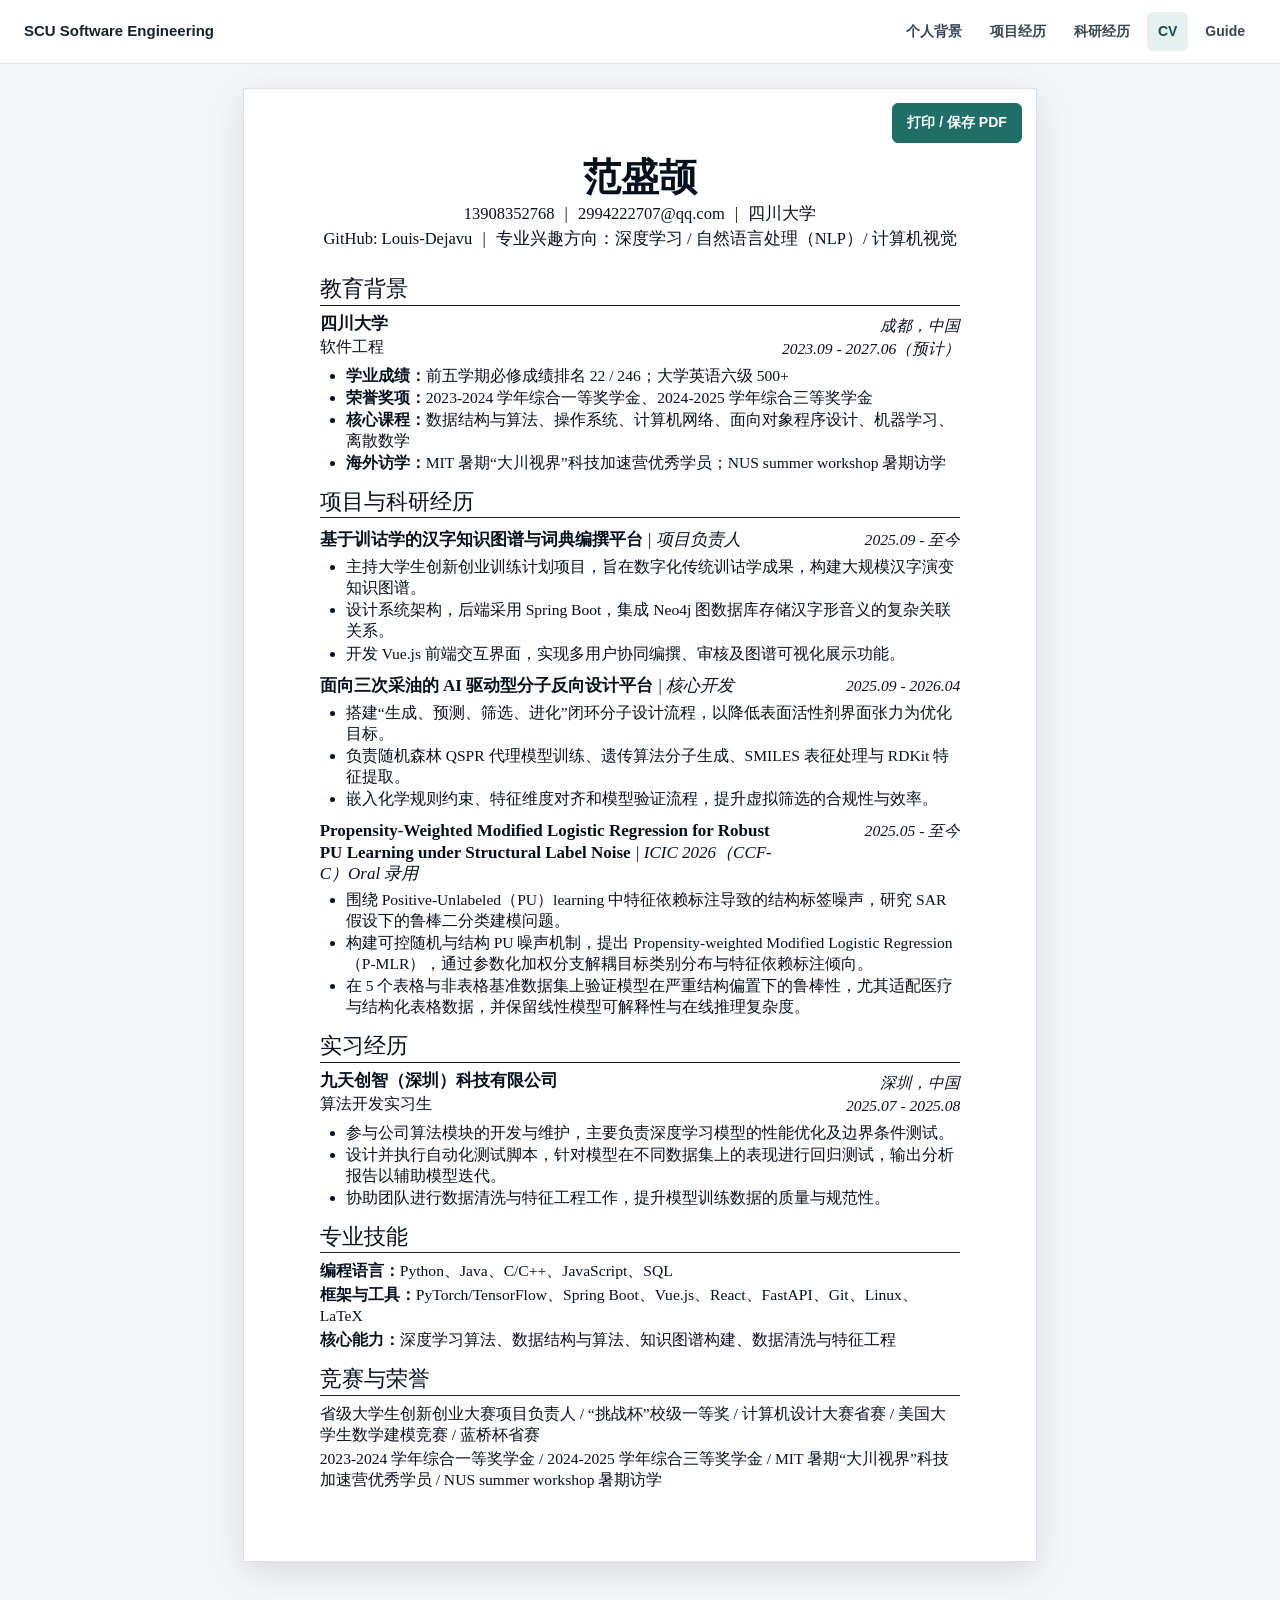
==== commit 1bd48ab8: "Update resume entries and competition honors sections" ====
--- a/cv.html
+++ b/cv.html
@@ -86,13 +86,13 @@
         </ul>
 
         <div class="resume-entry compact">
-          <h3>结构标签噪声下 PU 学习逻辑回归模型研究 <span>| 科研训练</span></h3>
-          <p class="resume-date">2024.09 - 至今</p>
+          <h3>Propensity-Weighted Modified Logistic Regression for Robust PU Learning under Structural Label Noise <span>| ICIC 2026（CCF-C）Oral 录用</span></h3>
+          <p class="resume-date">2025.05 - 至今</p>
         </div>
         <ul>
-          <li>聚焦 PU 学习在真实场景中结构标签噪声与 SAR 假设带来的建模挑战。</li>
-          <li>构建可控随机与结构 PU 噪声注入机制，提出 P-MLR 倾向加权改进逻辑回归模型。</li>
-          <li>在 5 个表格与非表格基准数据集上验证模型鲁棒性，保留线性模型可解释性与轻量在线推理复杂度。</li>
+          <li>围绕 Positive-Unlabeled（PU）learning 中特征依赖标注导致的结构标签噪声，研究 SAR 假设下的鲁棒二分类建模问题。</li>
+          <li>构建可控随机与结构 PU 噪声机制，提出 Propensity-weighted Modified Logistic Regression（P-MLR），通过参数化加权分支解耦目标类别分布与特征依赖标注倾向。</li>
+          <li>在 5 个表格与非表格基准数据集上验证模型在严重结构偏置下的鲁棒性，尤其适配医疗与结构化表格数据，并保留线性模型可解释性与在线推理复杂度。</li>
         </ul>
       </section>
 
@@ -125,10 +125,9 @@
       </section>
 
       <section class="resume-section">
-        <h2>其他经历与奖项</h2>
-        <p>大学生创新创业大赛项目负责人 / 校级大学生创新创业大赛成员 / 计算机设计大赛省赛经历 / 美国大学生数学建模竞赛经历 / 蓝桥杯省赛获奖</p>
-        <p>“光影川大 · 毕业季之美”主题摄影比赛二等奖 / “匠心逐影”国风建筑摄影大赛三等奖 / 思政主题微视频大赛一等奖</p>
-        <p>四川大学学院创业就业部干事 / 班级团支书（2023.09 - 2024.09）</p>
+        <h2>竞赛与荣誉</h2>
+        <p>省级大学生创新创业大赛项目负责人 / “挑战杯”校级一等奖 / 计算机设计大赛省赛 / 美国大学生数学建模竞赛 / 蓝桥杯省赛</p>
+        <p>2023-2024 学年综合一等奖学金 / 2024-2025 学年综合三等奖学金 / MIT 暑期“大川视界”科技加速营优秀学员 / NUS summer workshop 暑期访学</p>
       </section>
     </main>
 
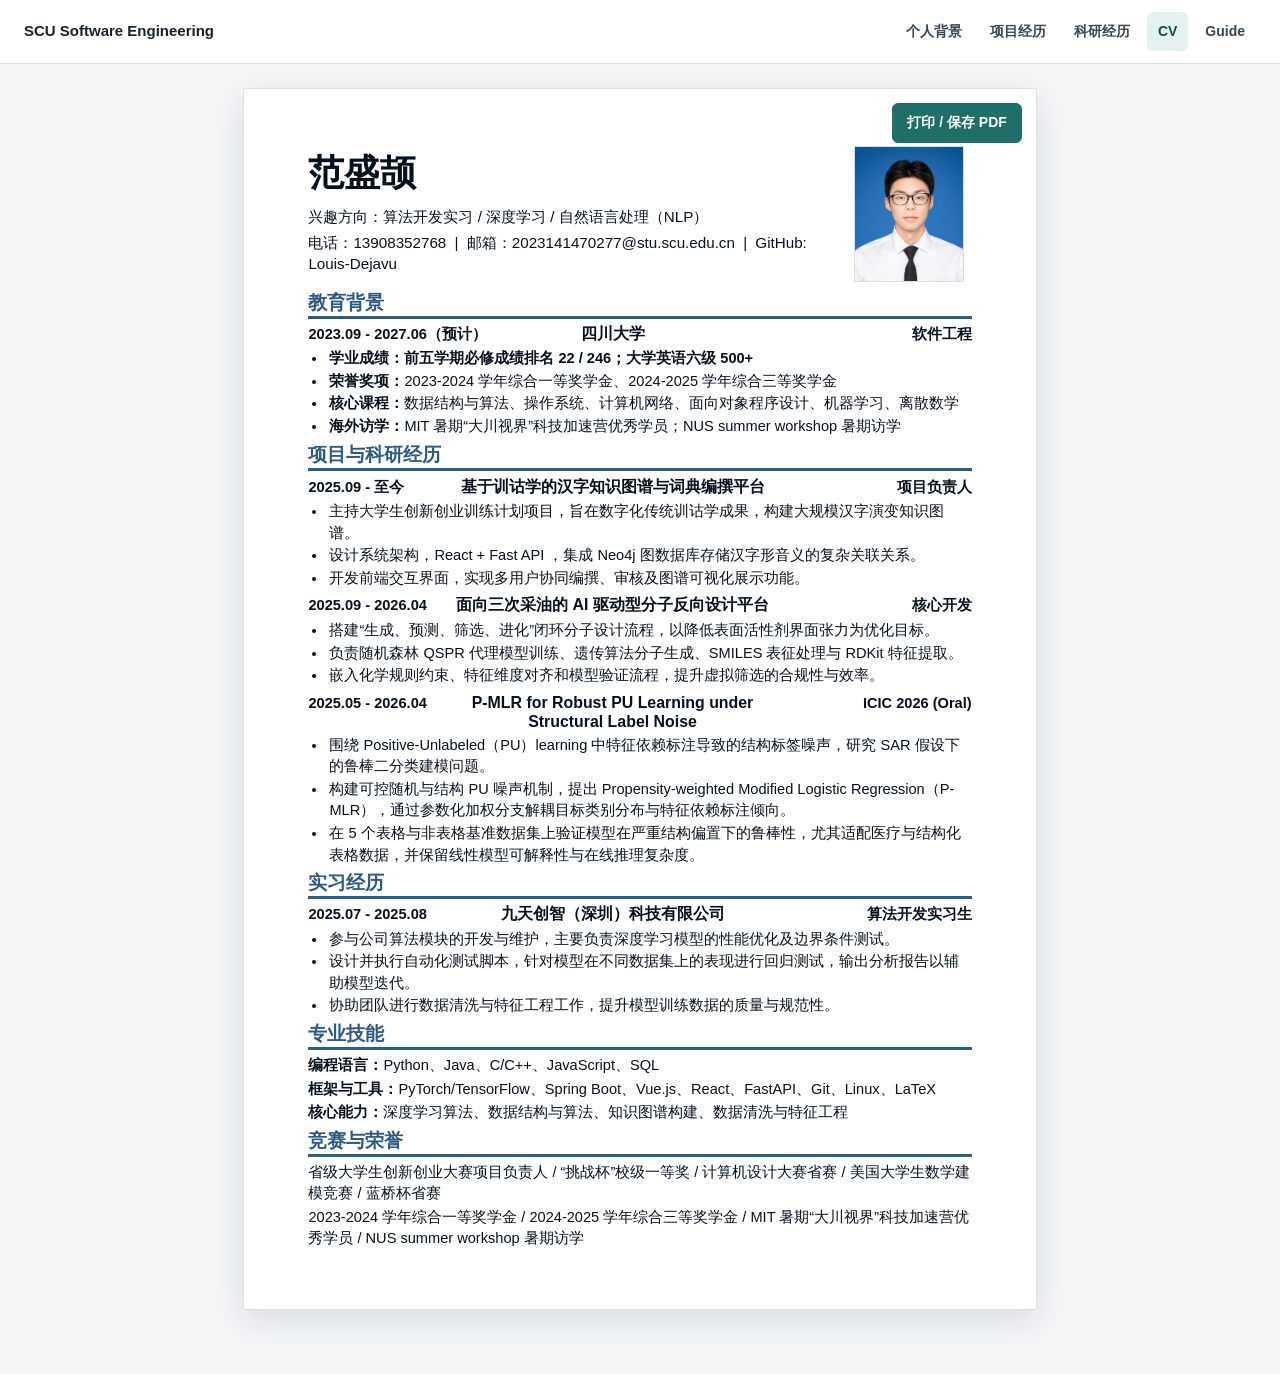
==== commit 595b3303: "Update homepage with interactive project and certificate details" ====
--- a/cv.html
+++ b/cv.html
@@ -28,35 +28,30 @@
       <button class="button primary print-button" type="button" onclick="printCv()">打印 / 保存 PDF</button>
 
       <header class="resume-header">
-        <h1>范盛颉</h1>
-        <p>
-          <a href="tel:13908352768">13908352768</a>
-          <span>|</span>
-          <a href="mailto:2994222707@qq.com">2994222707@qq.com</a>
-          <span>|</span>
-          四川大学
-        </p>
-        <p>
-          GitHub: Louis-Dejavu
-          <span>|</span>
-          专业兴趣方向：深度学习 / 自然语言处理（NLP）/ 计算机视觉
-        </p>
+        <div class="resume-header-copy">
+          <h1>范盛颉</h1>
+          <p>兴趣方向：算法开发实习 / 深度学习 / 自然语言处理（NLP）</p>
+          <p>
+            电话：<a href="tel:13908352768">13908352768</a>
+            <span>|</span>
+            邮箱：<a href="mailto:2023141470277@stu.scu.edu.cn">2023141470277@stu.scu.edu.cn</a>
+            <span>|</span>
+            GitHub: Louis-Dejavu
+ 
+          </p>
+        </div>
+        <img class="resume-photo" src="assets/avatar.jpeg" alt="范盛颉照片">
       </header>
 
       <section class="resume-section">
         <h2>教育背景</h2>
         <div class="resume-entry">
-          <div>
-            <h3>四川大学</h3>
-            <p>软件工程</p>
-          </div>
-          <div class="resume-date">
-            <p>成都，中国</p>
-            <p>2023.09 - 2027.06（预计）</p>
-          </div>
+          <p class="resume-date">2023.09 - 2027.06（预计）</p>
+          <h3>四川大学</h3>
+          <p class="resume-role">软件工程</p>
         </div>
         <ul>
-          <li><strong>学业成绩：</strong>前五学期必修成绩排名 22 / 246；大学英语六级 500+</li>
+          <li><strong>学业成绩：前五学期必修成绩排名 22 / 246；大学英语六级 500+</strong></li>
           <li><strong>荣誉奖项：</strong>2023-2024 学年综合一等奖学金、2024-2025 学年综合三等奖学金</li>
           <li><strong>核心课程：</strong>数据结构与算法、操作系统、计算机网络、面向对象程序设计、机器学习、离散数学</li>
           <li><strong>海外访学：</strong>MIT 暑期“大川视界”科技加速营优秀学员；NUS summer workshop 暑期访学</li>
@@ -66,18 +61,20 @@
       <section class="resume-section">
         <h2>项目与科研经历</h2>
         <div class="resume-entry compact">
-          <h3>基于训诂学的汉字知识图谱与词典编撰平台 <span>| 项目负责人</span></h3>
           <p class="resume-date">2025.09 - 至今</p>
+          <h3>基于训诂学的汉字知识图谱与词典编撰平台</h3>
+          <p class="resume-role">项目负责人</p>
         </div>
         <ul>
           <li>主持大学生创新创业训练计划项目，旨在数字化传统训诂学成果，构建大规模汉字演变知识图谱。</li>
-          <li>设计系统架构，后端采用 Spring Boot，集成 Neo4j 图数据库存储汉字形音义的复杂关联关系。</li>
-          <li>开发 Vue.js 前端交互界面，实现多用户协同编撰、审核及图谱可视化展示功能。</li>
+          <li>设计系统架构，React + Fast API ，集成 Neo4j 图数据库存储汉字形音义的复杂关联关系。</li>
+          <li>开发前端交互界面，实现多用户协同编撰、审核及图谱可视化展示功能。</li>
         </ul>
 
         <div class="resume-entry compact">
-          <h3>面向三次采油的 AI 驱动型分子反向设计平台 <span>| 核心开发</span></h3>
           <p class="resume-date">2025.09 - 2026.04</p>
+          <h3>面向三次采油的 AI 驱动型分子反向设计平台</h3>
+          <p class="resume-role">核心开发</p>
         </div>
         <ul>
           <li>搭建“生成、预测、筛选、进化”闭环分子设计流程，以降低表面活性剂界面张力为优化目标。</li>
@@ -86,8 +83,10 @@
         </ul>
 
         <div class="resume-entry compact">
-          <h3>Propensity-Weighted Modified Logistic Regression for Robust PU Learning under Structural Label Noise <span>| ICIC 2026（CCF-C）Oral 录用</span></h3>
-          <p class="resume-date">2025.05 - 至今</p>
+          <p class="resume-date">2025.05 - 2026.04</p>
+          <h3>P-MLR for Robust PU Learning under Structural Label Noise</h3>
+          <p class="resume-role">ICIC 2026 (Oral)</p>
+
         </div>
         <ul>
           <li>围绕 Positive-Unlabeled（PU）learning 中特征依赖标注导致的结构标签噪声，研究 SAR 假设下的鲁棒二分类建模问题。</li>
@@ -99,14 +98,9 @@
       <section class="resume-section">
         <h2>实习经历</h2>
         <div class="resume-entry">
-          <div>
-            <h3>九天创智（深圳）科技有限公司</h3>
-            <p>算法开发实习生</p>
-          </div>
-          <div class="resume-date">
-            <p>深圳，中国</p>
-            <p>2025.07 - 2025.08</p>
-          </div>
+          <p class="resume-date">2025.07 - 2025.08</p>
+          <h3>九天创智（深圳）科技有限公司</h3>
+          <p class="resume-role">算法开发实习生</p>
         </div>
         <ul>
           <li>参与公司算法模块的开发与维护，主要负责深度学习模型的性能优化及边界条件测试。</li>
@@ -114,8 +108,6 @@
           <li>协助团队进行数据清洗与特征工程工作，提升模型训练数据的质量与规范性。</li>
         </ul>
       </section>
-
-      
 
       <section class="resume-section">
         <h2>专业技能</h2>
--- a/assets/styles.css
+++ b/assets/styles.css
@@ -379,6 +379,78 @@
   column-gap: 28px;
 }
 
+.inline-trigger {
+  display: inline-flex;
+  align-items: center;
+  gap: 8px;
+  padding: 0;
+  border: 0;
+  background: transparent;
+  color: var(--accent-dark);
+  font: inherit;
+  font-weight: 700;
+  cursor: pointer;
+  text-align: left;
+  text-decoration: underline;
+  text-decoration-thickness: 1.5px;
+  text-underline-offset: 4px;
+  text-decoration-color: rgba(31, 111, 104, 0.45);
+  transition:
+    color 0.18s ease,
+    text-decoration-color 0.18s ease,
+    transform 0.18s ease,
+    box-shadow 0.18s ease;
+}
+
+.inline-trigger::after {
+  content: "↗";
+  color: var(--gold);
+  font-size: 0.84em;
+  font-weight: 800;
+  line-height: 1;
+  transform: translateY(-1px);
+}
+
+.inline-trigger:hover,
+.inline-trigger:focus-visible {
+  color: var(--accent);
+  text-decoration-color: var(--gold);
+}
+
+.inline-trigger:focus-visible {
+  outline: none;
+  box-shadow: 0 0 0 3px rgba(31, 111, 104, 0.14);
+  border-radius: 6px;
+}
+
+.title-trigger {
+  color: #132633;
+  font-size: inherit;
+  font-weight: 820;
+  text-decoration-thickness: 2px;
+  text-decoration-color: rgba(166, 111, 31, 0.55);
+}
+
+.title-trigger::after {
+  content: "查看详情";
+  display: inline-flex;
+  align-items: center;
+  min-height: 22px;
+  padding: 0 8px;
+  border-radius: 999px;
+  background: var(--accent-soft);
+  color: var(--accent-dark);
+  font-size: 12px;
+  font-weight: 800;
+  letter-spacing: 0.02em;
+  transform: none;
+}
+
+.title-trigger:hover,
+.title-trigger:focus-visible {
+  color: var(--accent-dark);
+}
+
 .timeline-item.compact {
   padding: 0;
   background: transparent;
@@ -491,12 +563,138 @@
   color: #45515d;
 }
 
+.modal-shell[hidden] {
+  display: none;
+}
+
+.modal-shell {
+  position: fixed;
+  inset: 0;
+  z-index: 60;
+}
+
+.modal-backdrop {
+  position: absolute;
+  inset: 0;
+  background: rgba(23, 33, 43, 0.62);
+}
+
+.modal-dialog {
+  position: relative;
+  width: min(920px, calc(100% - 24px));
+  max-height: calc(100vh - 40px);
+  margin: 20px auto;
+  background: var(--surface);
+  border-radius: 14px;
+  box-shadow: 0 28px 70px rgba(22, 33, 43, 0.22);
+  overflow: auto;
+}
+
+.modal-close {
+  position: sticky;
+  top: 14px;
+  left: calc(100% - 54px);
+  z-index: 2;
+  display: inline-flex;
+  align-items: center;
+  justify-content: center;
+  width: 40px;
+  height: 40px;
+  margin: 14px 14px 0 auto;
+  border: 1px solid var(--line);
+  border-radius: 50%;
+  background: rgba(255, 255, 255, 0.94);
+  color: var(--ink);
+  font-size: 24px;
+  line-height: 1;
+  cursor: pointer;
+}
+
+.modal-content {
+  padding: 0 28px 28px;
+}
+
+.modal-article h2 {
+  margin: 0 0 12px;
+  font-size: clamp(24px, 2.8vw, 34px);
+  line-height: 1.2;
+}
+
+.modal-article p {
+  margin: 0 0 12px;
+  color: #45515d;
+}
+
+.modal-article ul {
+  margin: 12px 0 0;
+  padding-left: 20px;
+}
+
+.modal-article li + li {
+  margin-top: 8px;
+}
+
+.modal-grid {
+  display: grid;
+  grid-template-columns: repeat(2, minmax(0, 1fr));
+  gap: 16px;
+}
+
+.modal-figure {
+  margin: 18px 0 0;
+  padding: 14px;
+  background: #fbfcfd;
+  border: 1px solid var(--line);
+  border-radius: var(--radius);
+}
+
+.modal-figure img {
+  display: block;
+  width: 100%;
+  height: auto;
+  border-radius: 8px;
+}
+
+.modal-figure figcaption,
+.modal-caption {
+  margin-top: 10px;
+  color: var(--muted);
+  font-size: 14px;
+}
+
+.modal-actions {
+  display: flex;
+  flex-wrap: wrap;
+  gap: 10px;
+  margin-top: 20px;
+}
+
+.preview-image {
+  display: block;
+  width: 100%;
+  height: auto;
+  border-radius: 8px;
+}
+
+.preview-frame {
+  display: block;
+  width: 100%;
+  min-height: 72vh;
+  border: 1px solid var(--line);
+  border-radius: 8px;
+  background: #f7f9fb;
+}
+
+body.modal-open {
+  overflow: hidden;
+}
+
 .cv-document {
   position: relative;
   width: min(210mm, calc(100% - 32px));
   min-height: 297mm;
   margin: 24px auto 64px;
-  padding: 18mm 20mm;
+  padding: 15mm 17mm;
   background: var(--surface);
   border: 1px solid var(--line);
   border-radius: 2px;
@@ -506,9 +704,11 @@
 .resume-classic {
   color: #07111d;
   font-family:
-    "Times New Roman", "Songti SC", "SimSun", "Noto Serif CJK SC", serif;
-  font-size: 15.6px;
-  line-height: 1.35;
+    -apple-system, BlinkMacSystemFont, "Segoe UI", "PingFang SC",
+    "Microsoft YaHei", "Noto Sans CJK SC", sans-serif;
+  font-size: 14.6px;
+  line-height: 1.48;
+  text-rendering: optimizeLegibility;
 }
 
 .resume-classic .print-button {
@@ -521,21 +721,35 @@
 }
 
 .resume-header {
-  margin-bottom: 26px;
-  text-align: center;
+  display: grid;
+  grid-template-columns: minmax(0, 1fr) 31mm;
+  align-items: start;
+  gap: 22px;
+  margin-bottom: 8px;
+  padding: 0 0 3px;
+  text-align: left;
+}
+
+.resume-photo {
+  display: block;
+  width: 29mm;
+  height: 36mm;
+  object-fit: cover;
+  object-position: center 42%;
+  border: 1px solid #d8dde4;
 }
 
 .resume-header h1 {
-  margin: 0 0 4px;
-  font-size: 38px;
-  line-height: 1.1;
-  font-weight: 800;
+  margin: 9px 0 16px;
+  font-size: 36px;
+  line-height: 1;
+  font-weight: 850;
   letter-spacing: 0;
 }
 
 .resume-header p {
-  margin: 3px 0;
-  font-size: 16.5px;
+  margin: 6px 0;
+  font-size: 15.2px;
   line-height: 1.35;
 }
 
@@ -544,40 +758,42 @@
 }
 
 .resume-header span {
-  margin: 0 6px;
+  margin: 0 4px;
 }
 
 .resume-section {
-  margin-top: 16px;
+  margin-top: 7px;
 }
 
 .resume-section h2 {
-  margin: 0 0 7px;
-  padding-bottom: 3px;
-  border-bottom: 1px solid #222;
-  font-size: 22px;
-  line-height: 1.15;
-  font-weight: 500;
+  margin: 0 0 5px;
+  padding-bottom: 2px;
+  border-bottom: 3px solid #2e5d85;
+  color: #2d5a80;
+  font-size: 19px;
+  line-height: 1.1;
+  font-weight: 850;
 }
 
 .resume-entry {
-  display: flex;
-  justify-content: space-between;
-  gap: 18px;
+  display: grid;
+  grid-template-columns: 135px minmax(0, 1fr) 190px;
+  align-items: baseline;
+  gap: 12px;
   margin-top: 4px;
-  align-items: flex-start;
 }
 
 .resume-entry.compact {
   align-items: baseline;
-  margin-top: 9px;
+  margin-top: 6px;
 }
 
 .resume-entry h3 {
   margin: 0;
-  font-size: 17px;
-  line-height: 1.28;
-  font-weight: 800;
+  font-size: 15.9px;
+  line-height: 1.22;
+  font-weight: 850;
+  text-align: center;
 }
 
 .resume-entry h3 span {
@@ -586,27 +802,38 @@
 }
 
 .resume-entry p {
-  margin: 2px 0;
+  margin: 0;
 }
 
 .resume-date {
-  flex: 0 0 auto;
-  min-width: 152px;
+  min-width: 0;
   text-align: right;
-  font-style: italic;
+  font-style: normal;
+  font-weight: 850;
+  white-space: nowrap;
+}
+
+.resume-entry .resume-date {
+  text-align: left;
+}
+
+.resume-role {
+  text-align: right;
+  font-weight: 850;
 }
 
 .resume-section ul {
-  margin: 4px 0 0 26px;
+  margin: 3px 0 0 19px;
   padding: 0;
 }
 
 .resume-section li {
   margin: 1px 0;
+  padding-left: 2px;
 }
 
 .resume-section > p {
-  margin: 3px 0;
+  margin: 2px 0;
 }
 
 .resume-section strong {
@@ -636,8 +863,12 @@
     grid-template-columns: 1fr;
   }
 
+  .modal-grid {
+    grid-template-columns: 1fr;
+  }
+
   .resume-classic {
-    font-size: 14.6px;
+    font-size: 14.2px;
   }
 }
 
@@ -698,8 +929,22 @@
 
   .resume-entry,
   .resume-entry.compact {
-    flex-direction: column;
+    grid-template-columns: 1fr;
     gap: 2px;
+  }
+
+  .resume-header {
+    min-height: 0;
+    padding: 0;
+    text-align: left;
+  }
+
+  .resume-photo {
+    position: static;
+    display: block;
+    width: 96px;
+    height: 120px;
+    margin: 0 0 14px auto;
   }
 
   .guide-top,
@@ -709,6 +954,11 @@
 
   .resume-date {
     min-width: 0;
+    text-align: left;
+  }
+
+  .resume-entry h3,
+  .resume-role {
     text-align: left;
   }
 
@@ -730,6 +980,25 @@
     min-height: auto;
     margin-top: 16px;
     padding: 28px 24px;
+  }
+
+  .modal-dialog {
+    width: calc(100% - 16px);
+    max-height: calc(100vh - 16px);
+    margin: 8px auto;
+  }
+
+  .modal-content {
+    padding: 0 18px 22px;
+  }
+
+  .modal-close {
+    top: 10px;
+    margin-top: 10px;
+  }
+
+  .preview-frame {
+    min-height: 62vh;
   }
 }
 
@@ -773,76 +1042,100 @@
     height: 297mm;
     max-width: none;
     margin: 0;
-    padding: 11mm 13mm;
+    padding: 9mm 12mm;
     border: 0;
     border-radius: 0;
     box-shadow: none;
     overflow: hidden;
-    font-size: 10.45pt;
-    line-height: 1.24;
+    font-size: 10.35pt;
+    line-height: 1.43;
   }
 
   .resume-header {
-    margin-bottom: 5mm;
+    display: grid;
+    grid-template-columns: minmax(0, 1fr) 28mm;
+    gap: 8mm;
+    min-height: 0;
+    margin-bottom: 3mm;
+    padding: 0 0 1mm;
+    text-align: left;
+  }
+
+  .resume-photo {
+    position: static;
+    display: block;
+    width: 29mm;
+    height: 36mm;
+    margin: 0;
+    border-width: 0.25mm;
   }
 
   .resume-header h1 {
-    font-size: 25pt;
+    margin: 5mm 0 4.5mm;
+    font-size: 27pt;
+    line-height: 1;
+  }
+
+  .resume-header p {
+    margin: 1.4mm 0;
+    font-size: 10.3pt;
+    line-height: 1.22;
+  }
+
+  .resume-section {
+    margin-top: 2.5mm;
+    break-inside: avoid;
+  }
+
+  .resume-section h2 {
+    margin-bottom: 1mm;
+    padding-bottom: 0.45mm;
+    border-bottom-width: 0.75mm;
+    font-size: 12.6pt;
     line-height: 1.05;
   }
 
-  .resume-header p {
-    margin: 0.5mm 0;
-    font-size: 10.5pt;
-    line-height: 1.22;
-  }
-
-  .resume-section {
-    margin-top: 3.2mm;
-    break-inside: avoid;
-  }
-
-  .resume-section h2 {
-    margin-bottom: 1.2mm;
-    padding-bottom: 0.6mm;
-    font-size: 13.2pt;
-    line-height: 1.05;
-  }
-
   .resume-entry {
-    gap: 4mm;
-    margin-top: 0.8mm;
+    display: grid;
+    grid-template-columns: 32mm minmax(0, 1fr) 34mm;
+    gap: 3mm;
+    align-items: baseline;
+    margin-top: 0.9mm;
   }
 
   .resume-entry.compact {
-    margin-top: 2mm;
+    display: grid;
+    grid-template-columns: 32mm minmax(0, 1fr) 34mm;
+    margin-top: 1.5mm;
   }
 
   .resume-entry h3 {
-    font-size: 10.8pt;
-    line-height: 1.18;
+    font-size: 10.35pt;
+    line-height: 1.16;
+    text-align: center;
   }
 
   .resume-entry p,
   .resume-section > p {
-    margin: 0.4mm 0;
+    margin: 0.25mm 0;
   }
 
   .resume-date {
-    min-width: 33mm;
+    min-width: 0;
+    text-align: left;
   }
 
   .resume-section ul {
     margin-top: 0.7mm;
-    margin-left: 6mm;
+    margin-left: 5mm;
   }
 
   .resume-section li {
-    margin: 0.2mm 0;
+    margin: 0.06mm 0;
   }
 
   .resume-section:nth-of-type(5) p,
   .resume-section:nth-of-type(6) p {
-    margin: 0.8mm 0;
-  }
-}
+    margin: 0.5mm 0;
+  }
+}
